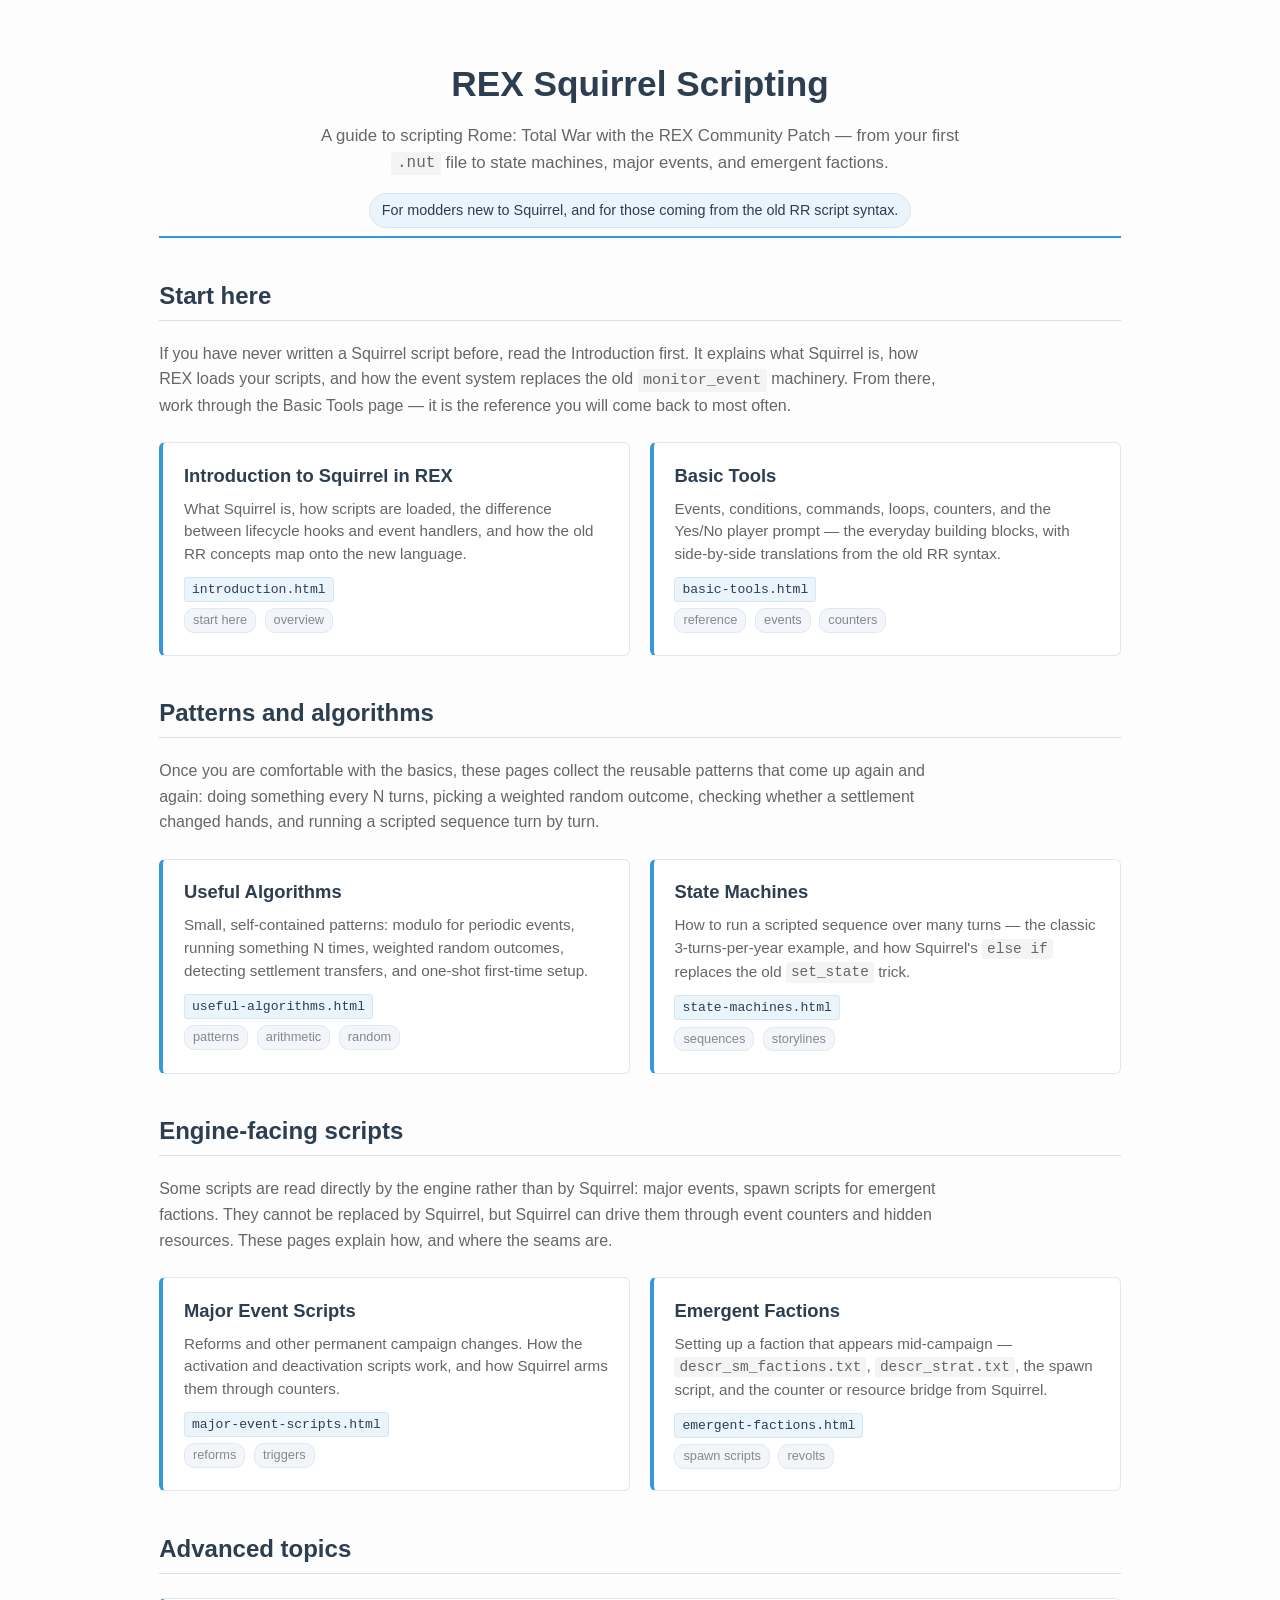
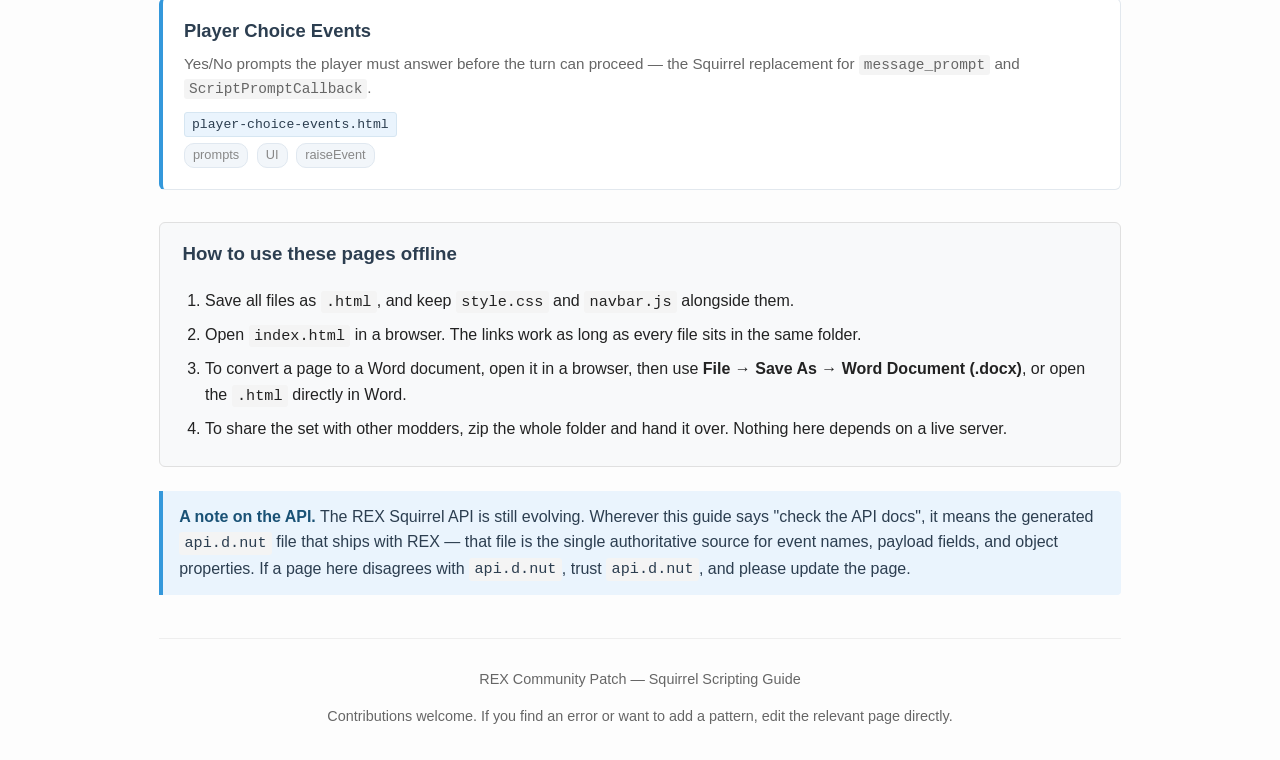
==== index.html @ a63145d3 "Redo." ====
<!DOCTYPE html>
<html lang="en">
<head>
<meta charset="UTF-8">
<meta name="viewport" content="width=device-width, initial-scale=1">
<title>REX Squirrel Scripting — Home</title>
<link rel="stylesheet" href="style.css">
<script src="navbar.js"></script>
</head>
<body class="home">

<header>
  <h1>REX Squirrel Scripting</h1>
  <p>A guide to scripting Rome: Total War with the REX Community Patch — from your first <code>.nut</code> file to state machines, major events, and emergent factions.</p>
  <span class="banner-note">For modders new to Squirrel, and for those coming from the old RR script syntax.</span>
</header>

<h2>Start here</h2>

<p class="lead">If you have never written a Squirrel script before, read the Introduction first. It explains what Squirrel is, how REX loads your scripts, and how the event system replaces the old <code>monitor_event</code> machinery. From there, work through the Basic Tools page — it is the reference you will come back to most often.</p>

<div class="grid">

  <a class="card" href="introduction.html">
    <h3>Introduction to Squirrel in REX</h3>
    <p>What Squirrel is, how scripts are loaded, the difference between lifecycle hooks and event handlers, and how the old RR concepts map onto the new language.</p>
    <span class="filename">introduction.html</span>
    <div class="tags">
      <span>start here</span>
      <span>overview</span>
    </div>
  </a>

  <a class="card" href="basic-tools.html">
    <h3>Basic Tools</h3>
    <p>Events, conditions, commands, loops, counters, and the Yes/No player prompt — the everyday building blocks, with side‑by‑side translations from the old RR syntax.</p>
    <span class="filename">basic-tools.html</span>
    <div class="tags">
      <span>reference</span>
      <span>events</span>
      <span>counters</span>
    </div>
  </a>

</div>

<h2>Patterns and algorithms</h2>

<p class="lead">Once you are comfortable with the basics, these pages collect the reusable patterns that come up again and again: doing something every N turns, picking a weighted random outcome, checking whether a settlement changed hands, and running a scripted sequence turn by turn.</p>

<div class="grid">

  <a class="card" href="useful-algorithms.html">
    <h3>Useful Algorithms</h3>
    <p>Small, self‑contained patterns: modulo for periodic events, running something N times, weighted random outcomes, detecting settlement transfers, and one‑shot first‑time setup.</p>
    <span class="filename">useful-algorithms.html</span>
    <div class="tags">
      <span>patterns</span>
      <span>arithmetic</span>
      <span>random</span>
    </div>
  </a>

  <a class="card" href="state-machines.html">
    <h3>State Machines</h3>
    <p>How to run a scripted sequence over many turns — the classic 3‑turns‑per‑year example, and how Squirrel's <code>else if</code> replaces the old <code>set_state</code> trick.</p>
    <span class="filename">state-machines.html</span>
    <div class="tags">
      <span>sequences</span>
      <span>storylines</span>
    </div>
  </a>

</div>

<h2>Engine‑facing scripts</h2>

<p class="lead">Some scripts are read directly by the engine rather than by Squirrel: major events, spawn scripts for emergent factions. They cannot be replaced by Squirrel, but Squirrel can drive them through event counters and hidden resources. These pages explain how, and where the seams are.</p>

<div class="grid">

  <a class="card" href="major-event-scripts.html">
    <h3>Major Event Scripts</h3>
    <p>Reforms and other permanent campaign changes. How the activation and deactivation scripts work, and how Squirrel arms them through counters.</p>
    <span class="filename">major-event-scripts.html</span>
    <div class="tags">
      <span>reforms</span>
      <span>triggers</span>
    </div>
  </a>

  <a class="card" href="emergent-factions.html">
    <h3>Emergent Factions</h3>
    <p>Setting up a faction that appears mid‑campaign — <code>descr_sm_factions.txt</code>, <code>descr_strat.txt</code>, the spawn script, and the counter or resource bridge from Squirrel.</p>
    <span class="filename">emergent-factions.html</span>
    <div class="tags">
      <span>spawn scripts</span>
      <span>revolts</span>
    </div>
  </a>

</div>

<h2>Advanced topics</h2>

<div class="grid">

  <a class="card" href="player-choice-events.html">
    <h3>Player Choice Events</h3>
    <p>Yes/No prompts the player must answer before the turn can proceed — the Squirrel replacement for <code>message_prompt</code> and <code>ScriptPromptCallback</code>.</p>
    <span class="filename">player-choice-events.html</span>
    <div class="tags">
      <span>prompts</span>
      <span>UI</span>
      <span>raiseEvent</span>
    </div>
  </a>

</div>

<div class="steps">
  <h3>How to use these pages offline</h3>
  <ol>
    <li>Save all files as <code>.html</code>, and keep <code>style.css</code> and <code>navbar.js</code> alongside them.</li>
    <li>Open <code>index.html</code> in a browser. The links work as long as every file sits in the same folder.</li>
    <li>To convert a page to a Word document, open it in a browser, then use <strong>File → Save As → Word Document (.docx)</strong>, or open the <code>.html</code> directly in Word.</li>
    <li>To share the set with other modders, zip the whole folder and hand it over. Nothing here depends on a live server.</li>
  </ol>
</div>

<div class="callout">
  <strong>A note on the API.</strong> The REX Squirrel API is still evolving. Wherever this guide says "check the API docs", it means the generated <code>api.d.nut</code> file that ships with REX — that file is the single authoritative source for event names, payload fields, and object properties. If a page here disagrees with <code>api.d.nut</code>, trust <code>api.d.nut</code>, and please update the page.
</div>

<footer>
  <p>REX Community Patch — Squirrel Scripting Guide</p>
  <p>Contributions welcome. If you find an error or want to add a pattern, edit the relevant page directly.</p>
</footer>

</body>
</html>
---- style.css ----
/* =========================================================
   REX Squirrel Scripting — shared stylesheet
   ========================================================= */

:root {
  --rex-blue: #3498db;
  --rex-dark: #2c3e50;
  --rex-light: #eaf4fd;
  --rex-border: #d6e6f2;
  --rex-text: #222;
  --rex-muted: #666;
  --navbar-height: 52px;
  --code-bg: #f8f8f8;
  --inline-code-bg: #f4f4f4;
  --table-border: #ddd;
  --table-header: #f2f2f2;
}

* { box-sizing: border-box; }

html { scroll-behavior: smooth; }

body {
  font-family: Calibri, Arial, sans-serif;
  line-height: 1.6;
  max-width: 900px;
  margin: 2em auto;
  padding: 0 1.2em;
  color: var(--rex-text);
  background: #fdfdfd;
}

body.home { max-width: 1000px; }

html.has-navbar body {
  padding-top: calc(var(--navbar-height) + 24px);
}

/* Typography */
h1, h2, h3, h4 {
  color: var(--rex-dark);
  margin-top: 1.6em;
}

h1 { border-bottom: 2px solid var(--rex-blue); padding-bottom: 0.3em; }
h2 { border-bottom: 1px solid #ddd; padding-bottom: 0.2em; }
h3 { margin-top: 1.4em; }

ul, ol { margin: 0.8em 0 1.2em 1.4em; padding-left: 0; }
li { margin-bottom: 0.4em; }

hr { border: none; border-top: 1px solid #ddd; margin: 2em 0; }

a { color: var(--rex-blue); }
a:hover { color: var(--rex-dark); }

/* Code */
code {
  background: var(--inline-code-bg);
  padding: 0.15em 0.35em;
  border-radius: 3px;
  font-family: Consolas, "Courier New", monospace;
  font-size: 0.95em;
}

pre {
  background: var(--code-bg);
  padding: 1em;
  border-left: 4px solid var(--rex-blue);
  overflow-x: auto;
  font-family: Consolas, "Courier New", monospace;
  font-size: 0.9em;
  line-height: 1.4;
  border-radius: 0 4px 4px 0;
}

pre code { background: none; padding: 0; }

/* Tables */
table { border-collapse: collapse; width: 100%; margin: 1em 0; }
th, td {
  border: 1px solid var(--table-border);
  padding: 0.5em 0.7em;
  text-align: left;
  vertical-align: top;
}
th { background: var(--table-header); }

/* Notes / warnings / callouts */
.note, .warning, .callout {
  padding: 0.8em 1em;
  margin: 1.2em 0;
  border-radius: 0 4px 4px 0;
}
.note { background: #e8f4fd; border-left: 4px solid var(--rex-blue); }
.note strong { color: #1a5276; }
.warning { background: #fdf2e3; border-left: 4px solid #e67e22; }
.warning strong { color: #a04000; }
.callout {
  background: var(--rex-light);
  border-left: 4px solid var(--rex-blue);
  color: var(--rex-dark);
}
.callout strong { color: #1a5276; }

/* Table of contents */
.toc {
  background: #f8f9fa;
  border: 1px solid #e0e0e0;
  border-radius: 4px;
  padding: 1em 1.4em;
  margin: 1.5em 0;
}
.toc h3 { margin-top: 0; }
.toc ul { margin-bottom: 0; }

/* Footer */
.footer {
  margin-top: 3em;
  font-size: 0.9em;
  color: var(--rex-muted);
  border-top: 1px solid #eee;
  padding-top: 1em;
}

/* =========================================================
   Navbar
   ========================================================= */

.navbar {
  position: fixed;
  top: 0; left: 0; right: 0;
  height: var(--navbar-height);
  display: flex;
  align-items: center;
  justify-content: space-between;
  gap: 1em;
  padding: 0 1.2em;
  background: rgba(255, 255, 255, 0.96);
  backdrop-filter: saturate(180%) blur(8px);
  -webkit-backdrop-filter: saturate(180%) blur(8px);
  border-bottom: 1px solid var(--rex-border);
  box-shadow: 0 2px 8px rgba(0, 0, 0, 0.04);
  z-index: 1000;
  transform: translateY(0);
  transition: transform 0.25s ease;
}
.navbar.navbar-hidden { transform: translateY(-100%); }

.navbar .brand {
  font-weight: 600;
  color: var(--rex-dark);
  text-decoration: none;
  font-size: 1.05em;
  white-space: nowrap;
}
.navbar .brand:hover { color: var(--rex-blue); }

.navbar .links {
  display: flex;
  align-items: center;
  gap: 0.3em;
  overflow-x: auto;
  scrollbar-width: none;
  -ms-overflow-style: none;
}
.navbar .links::-webkit-scrollbar { display: none; }

.navbar .links a {
  text-decoration: none;
  color: #555;
  font-size: 0.88em;
  padding: 0.35em 0.7em;
  border-radius: 4px;
  white-space: nowrap;
  transition: background 0.15s ease, color 0.15s ease;
}
.navbar .links a:hover { background: var(--rex-light); color: var(--rex-dark); }
.navbar .links a.active { background: var(--rex-blue); color: #fff; }

@media (max-width: 720px) {
  .navbar { padding: 0 0.8em; gap: 0.5em; }
  .navbar .brand { font-size: 0.95em; }
  .navbar .links a { font-size: 0.82em; padding: 0.3em 0.55em; }
}

/* =========================================================
   Home page
   ========================================================= */

.home header {
  text-align: center;
  padding: 1.5em 1em 0.5em;
  border-bottom: 2px solid var(--rex-blue);
  margin-bottom: 1em;
}
.home header h1 {
  border: none; padding: 0; margin: 0 0 0.3em;
  font-size: 2.2em;
}
.home header p {
  color: var(--rex-muted);
  font-size: 1.05em;
  max-width: 640px;
  margin: 0 auto 0.6em;
}
.banner-note {
  display: inline-block;
  background: var(--rex-light);
  border: 1px solid var(--rex-border);
  color: var(--rex-dark);
  font-size: 0.9em;
  padding: 0.35em 0.8em;
  border-radius: 999px;
  margin-top: 0.4em;
}
.home p.lead { color: var(--rex-muted); max-width: 780px; }

.grid {
  display: grid;
  grid-template-columns: repeat(auto-fit, minmax(280px, 1fr));
  gap: 1.2em;
  margin: 1.5em 0 2em;
}
.card {
  display: block;
  text-decoration: none;
  color: inherit;
  background: #fff;
  border: 1px solid #e2e8ee;
  border-left: 4px solid var(--rex-blue);
  border-radius: 6px;
  padding: 1.1em 1.3em;
  transition: transform 0.12s ease, box-shadow 0.12s ease, border-color 0.12s ease;
}
.card:hover {
  transform: translateY(-2px);
  box-shadow: 0 4px 12px rgba(52, 152, 219, 0.15);
  border-left-color: var(--rex-dark);
}
.card h3 { margin: 0 0 0.4em; color: var(--rex-dark); font-size: 1.15em; }
.card p { margin: 0 0 0.6em; color: var(--rex-muted); font-size: 0.95em; line-height: 1.5; }
.card .filename {
  display: inline-block;
  font-family: Consolas, "Courier New", monospace;
  font-size: 0.82em;
  color: var(--rex-dark);
  background: var(--rex-light);
  border: 1px solid var(--rex-border);
  padding: 1px 7px;
  border-radius: 3px;
}
.card .tags { margin-top: 0.5em; font-size: 0.8em; color: #888; }
.card .tags span {
  display: inline-block;
  background: #f2f6fa;
  border: 1px solid #e0e8f0;
  border-radius: 10px;
  padding: 1px 8px;
  margin-right: 5px;
  margin-bottom: 4px;
}
.steps {
  background: #f8f9fa;
  border: 1px solid #e0e0e0;
  border-radius: 6px;
  padding: 1em 1.4em;
  margin: 1.5em 0;
}
.steps h3 { margin-top: 0; color: var(--rex-dark); }
.steps ol { margin: 0.5em 0 0.2em 1.4em; padding: 0; }
.steps li { margin-bottom: 0.5em; }
.home footer {
  margin-top: 3em;
  font-size: 0.9em;
  color: var(--rex-muted);
  border-top: 1px solid #eee;
  padding-top: 1em;
  text-align: center;
}

/* =========================================================
   State-machine diagram
   ========================================================= */

.diagram {
  background: #f9f9f9;
  border: 1px dashed #bbb;
  border-radius: 6px;
  padding: 1em;
  margin: 1.2em 0;
  text-align: center;
  font-family: Consolas, "Courier New", monospace;
  font-size: 0.9em;
  color: #555;
}
.diagram .state {
  display: inline-block;
  border: 2px solid var(--rex-blue);
  border-radius: 50%;
  width: 2.2em;
  height: 2.2em;
  line-height: 2.2em;
  text-align: center;
  background: var(--rex-light);
  color: #1a5276;
  font-weight: bold;
  margin: 0 0.5em;
}
.diagram .arrow { color: #666; margin: 0 0.2em; }

/* =========================================================
   Algorithm blocks
   ========================================================= */

.algo {
  border: 1px solid #e0e0e0;
  border-radius: 6px;
  padding: 1.2em 1.4em;
  margin: 2em 0;
  background: #fdfdfd;
}
.algo h3 { margin-top: 0; color: #1a5276; }
.algo .tags { font-size: 0.85em; color: #666; margin-bottom: 0.8em; }
.algo .tags span {
  display: inline-block;
  background: #eef4fa;
  border: 1px solid #cfe0ef;
  border-radius: 10px;
  padding: 1px 8px;
  margin-right: 6px;
}
.math { font-family: "Cambria Math", Cambria, serif; font-style: italic; }

/* =========================================================
   Two-column layout (major event scripts)
   ========================================================= */

.columns {
  display: flex;
  gap: 1.2em;
  flex-wrap: wrap;
  margin: 1em 0;
}
.columns > div { flex: 1 1 380px; }
.columns h4 {
  margin-top: 0;
  font-size: 0.95em;
  color: #555;
  text-transform: uppercase;
  letter-spacing: 0.05em;
}
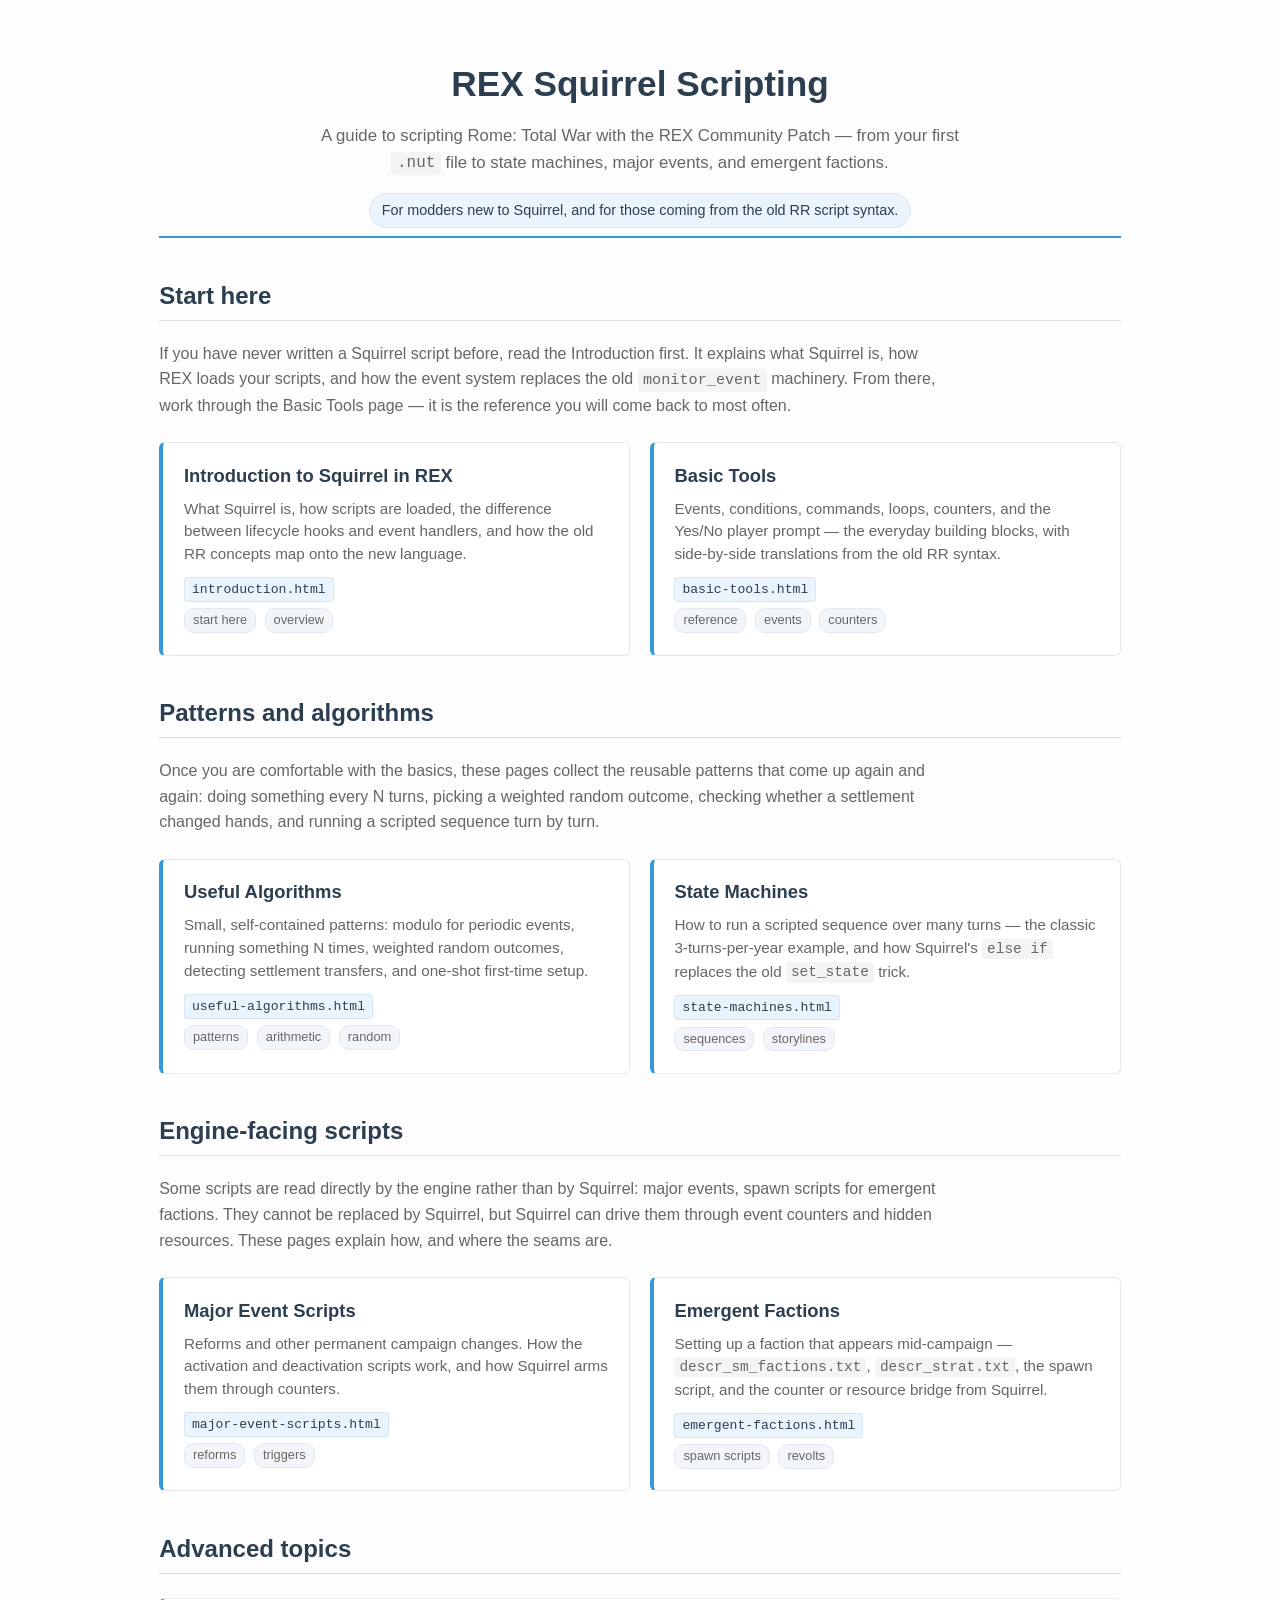
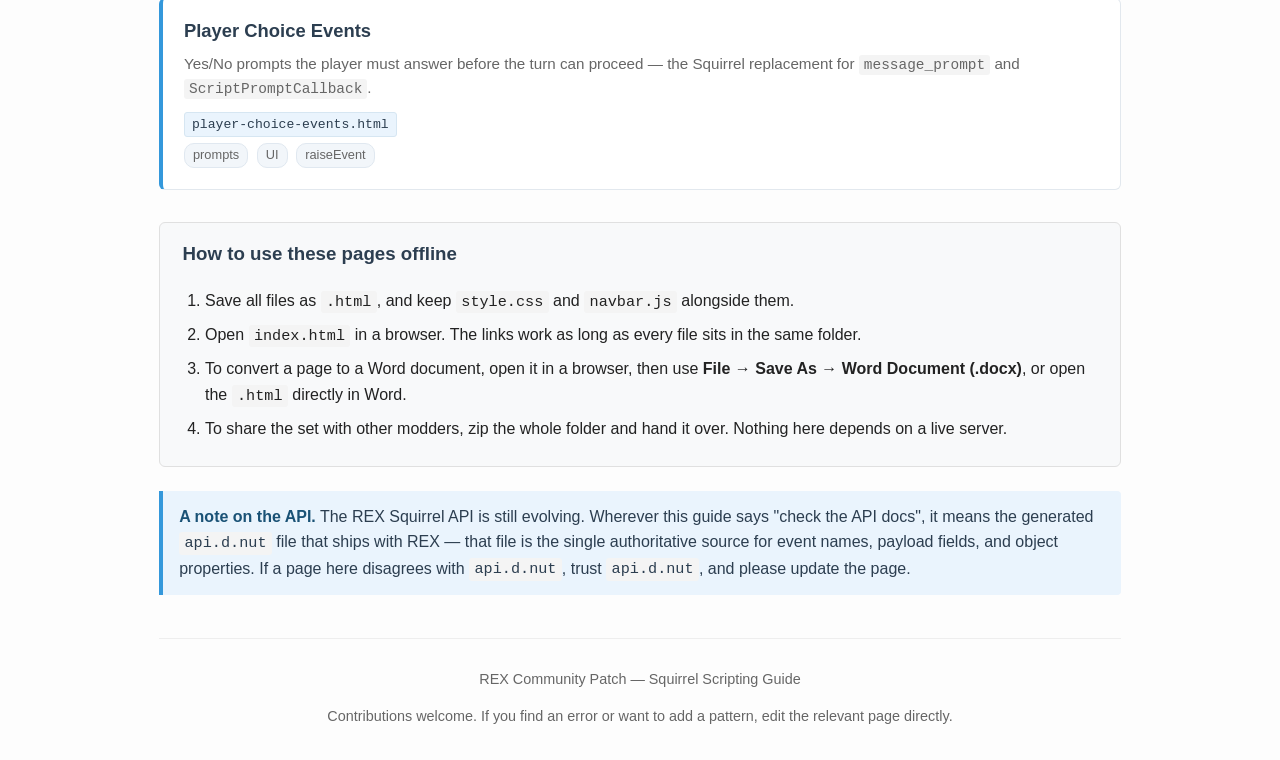
==== commit cae63ee1: "Added dark mode." ====
--- a/index.html
+++ b/index.html
@@ -3,6 +3,18 @@
 <head>
 <meta charset="UTF-8">
 <meta name="viewport" content="width=device-width, initial-scale=1">
+<meta name="color-scheme" content="light dark">
+<script>
+  (function () {
+    try {
+      var saved = localStorage.getItem('rex-theme');
+      var prefersDark = window.matchMedia && window.matchMedia('(prefers-color-scheme: dark)').matches;
+      document.documentElement.setAttribute('data-theme', saved || (prefersDark ? 'dark' : 'light'));
+    } catch (e) {
+      document.documentElement.setAttribute('data-theme', 'light');
+    }
+  })();
+</script>
 <title>REX Squirrel Scripting — Home</title>
 <link rel="stylesheet" href="style.css">
 <script src="navbar.js"></script>
--- a/style.css
+++ b/style.css
@@ -1,20 +1,133 @@
 /* =========================================================
    REX Squirrel Scripting — shared stylesheet
-   ========================================================= */
-
+   Light and dark themes, toggled via [data-theme] on <html>
+   ========================================================= */
+
+/* ---------- Light theme (default) ---------- */
 :root {
+  color-scheme: light;
+
+  /* core surfaces */
+  --bg: #fdfdfd;
+  --surface: #ffffff;
+  --surface-alt: #f8f9fa;
+  --text: #222222;
+  --text-strong: #2c3e50;
+  --muted: #666666;
+  --border: #dddddd;
+  --border-subtle: #eeeeee;
+  --border-emphasis: #e0e0e0;
+
+  /* brand */
   --rex-blue: #3498db;
+  --rex-blue-hover: #2c3e50;
   --rex-dark: #2c3e50;
   --rex-light: #eaf4fd;
   --rex-border: #d6e6f2;
-  --rex-text: #222;
-  --rex-muted: #666;
-  --navbar-height: 52px;
+
+  /* code */
   --code-bg: #f8f8f8;
   --inline-code-bg: #f4f4f4;
-  --table-border: #ddd;
+
+  /* tables */
+  --table-border: #dddddd;
   --table-header: #f2f2f2;
-}
+
+  /* notes and warnings */
+  --note-bg: #e8f4fd;
+  --note-border: #3498db;
+  --note-strong: #1a5276;
+  --warn-bg: #fdf2e3;
+  --warn-border: #e67e22;
+  --warn-strong: #a04000;
+
+  /* navbar */
+  --navbar-bg: rgba(255, 255, 255, 0.96);
+  --navbar-shadow: 0 2px 8px rgba(0, 0, 0, 0.04);
+  --navbar-link: #555555;
+  --navbar-link-active-text: #ffffff;
+
+  /* cards (home) */
+  --card-bg: #ffffff;
+  --card-border: #e2e8ee;
+  --card-shadow-hover: 0 4px 12px rgba(52, 152, 219, 0.15);
+  --tag-bg: #f2f6fa;
+  --tag-border: #e0e8f0;
+
+  /* algorithm blocks */
+  --algo-bg: #fdfdfd;
+  --algo-border: #e0e0e0;
+  --algo-tag-bg: #eef4fa;
+  --algo-tag-border: #cfe0ef;
+
+  /* state-machine diagram */
+  --diagram-bg: #f9f9f9;
+  --diagram-border: #bbbbbb;
+  --diagram-text: #555555;
+  --diagram-arrow: #666666;
+
+  /* layout */
+  --navbar-height: 52px;
+}
+
+/* ---------- Dark theme ---------- */
+[data-theme="dark"] {
+  color-scheme: dark;
+
+  --bg: #1a1e24;
+  --surface: #232830;
+  --surface-alt: #1e232a;
+  --text: #d4d8dc;
+  --text-strong: #ecf0f1;
+  --muted: #8b95a1;
+  --border: #3a4250;
+  --border-subtle: #2a3038;
+  --border-emphasis: #3a4250;
+
+  --rex-blue: #5dade2;
+  --rex-blue-hover: #7ec7ee;
+  --rex-dark: #ecf0f1;
+  --rex-light: #232b36;
+  --rex-border: #3a4250;
+
+  --code-bg: #1e242c;
+  --inline-code-bg: #2a323c;
+
+  --table-border: #3a4250;
+  --table-header: #262d37;
+
+  --note-bg: #1c2a39;
+  --note-border: #5dade2;
+  --note-strong: #9ecfee;
+  --warn-bg: #322718;
+  --warn-border: #e8a04e;
+  --warn-strong: #f5c88a;
+
+  --navbar-bg: rgba(26, 30, 36, 0.92);
+  --navbar-shadow: 0 2px 8px rgba(0, 0, 0, 0.3);
+  --navbar-link: #a8b2bd;
+  --navbar-link-active-text: #1a1e24;
+
+  --card-bg: #232830;
+  --card-border: #3a4250;
+  --card-shadow-hover: 0 4px 12px rgba(93, 173, 226, 0.2);
+  --tag-bg: #2a323c;
+  --tag-border: #3a4250;
+
+  --algo-bg: #1e242c;
+  --algo-border: #3a4250;
+  --algo-tag-bg: #2a323c;
+  --algo-tag-border: #3a4250;
+
+  --diagram-bg: #1e232a;
+  --diagram-border: #4a525c;
+  --diagram-text: #b0b8c0;
+  --diagram-arrow: #8b95a1;
+}
+
+/* =========================================================
+   Base
+   ========================================================= */
 
 * { box-sizing: border-box; }
 
@@ -26,8 +139,9 @@
   max-width: 900px;
   margin: 2em auto;
   padding: 0 1.2em;
-  color: var(--rex-text);
-  background: #fdfdfd;
+  color: var(--text);
+  background: var(--bg);
+  transition: background-color 0.2s ease, color 0.2s ease;
 }
 
 body.home { max-width: 1000px; }
@@ -36,25 +150,43 @@
   padding-top: calc(var(--navbar-height) + 24px);
 }
 
-/* Typography */
+/* =========================================================
+   Typography
+   ========================================================= */
+
 h1, h2, h3, h4 {
-  color: var(--rex-dark);
+  color: var(--text-strong);
   margin-top: 1.6em;
 }
 
-h1 { border-bottom: 2px solid var(--rex-blue); padding-bottom: 0.3em; }
-h2 { border-bottom: 1px solid #ddd; padding-bottom: 0.2em; }
+h1 {
+  border-bottom: 2px solid var(--rex-blue);
+  padding-bottom: 0.3em;
+}
+
+h2 {
+  border-bottom: 1px solid var(--border);
+  padding-bottom: 0.2em;
+}
+
 h3 { margin-top: 1.4em; }
 
 ul, ol { margin: 0.8em 0 1.2em 1.4em; padding-left: 0; }
 li { margin-bottom: 0.4em; }
 
-hr { border: none; border-top: 1px solid #ddd; margin: 2em 0; }
+hr {
+  border: none;
+  border-top: 1px solid var(--border);
+  margin: 2em 0;
+}
 
 a { color: var(--rex-blue); }
-a:hover { color: var(--rex-dark); }
-
-/* Code */
+a:hover { color: var(--rex-blue-hover); }
+
+/* =========================================================
+   Code
+   ========================================================= */
+
 code {
   background: var(--inline-code-bg);
   padding: 0.15em 0.35em;
@@ -76,37 +208,57 @@
 
 pre code { background: none; padding: 0; }
 
-/* Tables */
+/* =========================================================
+   Tables
+   ========================================================= */
+
 table { border-collapse: collapse; width: 100%; margin: 1em 0; }
+
 th, td {
   border: 1px solid var(--table-border);
   padding: 0.5em 0.7em;
   text-align: left;
   vertical-align: top;
 }
+
 th { background: var(--table-header); }
 
-/* Notes / warnings / callouts */
+/* =========================================================
+   Notes, warnings, callouts
+   ========================================================= */
+
 .note, .warning, .callout {
   padding: 0.8em 1em;
   margin: 1.2em 0;
   border-radius: 0 4px 4px 0;
 }
-.note { background: #e8f4fd; border-left: 4px solid var(--rex-blue); }
-.note strong { color: #1a5276; }
-.warning { background: #fdf2e3; border-left: 4px solid #e67e22; }
-.warning strong { color: #a04000; }
+
+.note {
+  background: var(--note-bg);
+  border-left: 4px solid var(--note-border);
+}
+.note strong { color: var(--note-strong); }
+
+.warning {
+  background: var(--warn-bg);
+  border-left: 4px solid var(--warn-border);
+}
+.warning strong { color: var(--warn-strong); }
+
 .callout {
   background: var(--rex-light);
   border-left: 4px solid var(--rex-blue);
-  color: var(--rex-dark);
-}
-.callout strong { color: #1a5276; }
-
-/* Table of contents */
+  color: var(--text-strong);
+}
+.callout strong { color: var(--note-strong); }
+
+/* =========================================================
+   Table of contents
+   ========================================================= */
+
 .toc {
-  background: #f8f9fa;
-  border: 1px solid #e0e0e0;
+  background: var(--surface-alt);
+  border: 1px solid var(--border-emphasis);
   border-radius: 4px;
   padding: 1em 1.4em;
   margin: 1.5em 0;
@@ -114,12 +266,15 @@
 .toc h3 { margin-top: 0; }
 .toc ul { margin-bottom: 0; }
 
-/* Footer */
+/* =========================================================
+   Footer
+   ========================================================= */
+
 .footer {
   margin-top: 3em;
   font-size: 0.9em;
-  color: var(--rex-muted);
-  border-top: 1px solid #eee;
+  color: var(--muted);
+  border-top: 1px solid var(--border-subtle);
   padding-top: 1em;
 }
 
@@ -136,31 +291,41 @@
   justify-content: space-between;
   gap: 1em;
   padding: 0 1.2em;
-  background: rgba(255, 255, 255, 0.96);
+  background: var(--navbar-bg);
   backdrop-filter: saturate(180%) blur(8px);
   -webkit-backdrop-filter: saturate(180%) blur(8px);
   border-bottom: 1px solid var(--rex-border);
-  box-shadow: 0 2px 8px rgba(0, 0, 0, 0.04);
+  box-shadow: var(--navbar-shadow);
   z-index: 1000;
   transform: translateY(0);
-  transition: transform 0.25s ease;
+  transition: transform 0.25s ease, background-color 0.2s ease;
 }
 .navbar.navbar-hidden { transform: translateY(-100%); }
 
 .navbar .brand {
   font-weight: 600;
-  color: var(--rex-dark);
+  color: var(--text-strong);
   text-decoration: none;
   font-size: 1.05em;
   white-space: nowrap;
 }
 .navbar .brand:hover { color: var(--rex-blue); }
+
+.navbar .nav-right {
+  display: flex;
+  align-items: center;
+  gap: 0.5em;
+  min-width: 0;
+  flex: 1;
+  justify-content: flex-end;
+}
 
 .navbar .links {
   display: flex;
   align-items: center;
   gap: 0.3em;
   overflow-x: auto;
+  min-width: 0;
   scrollbar-width: none;
   -ms-overflow-style: none;
 }
@@ -168,20 +333,75 @@
 
 .navbar .links a {
   text-decoration: none;
-  color: #555;
+  color: var(--navbar-link);
   font-size: 0.88em;
   padding: 0.35em 0.7em;
   border-radius: 4px;
   white-space: nowrap;
   transition: background 0.15s ease, color 0.15s ease;
 }
-.navbar .links a:hover { background: var(--rex-light); color: var(--rex-dark); }
-.navbar .links a.active { background: var(--rex-blue); color: #fff; }
+.navbar .links a:hover {
+  background: var(--rex-light);
+  color: var(--text-strong);
+}
+.navbar .links a.active {
+  background: var(--rex-blue);
+  color: var(--navbar-link-active-text);
+}
 
 @media (max-width: 720px) {
   .navbar { padding: 0 0.8em; gap: 0.5em; }
   .navbar .brand { font-size: 0.95em; }
   .navbar .links a { font-size: 0.82em; padding: 0.3em 0.55em; }
+}
+
+/* =========================================================
+   Theme toggle button
+   ========================================================= */
+
+.theme-toggle {
+  background: transparent;
+  border: 1px solid var(--rex-border);
+  color: var(--text);
+  width: 34px;
+  height: 34px;
+  border-radius: 6px;
+  cursor: pointer;
+  display: inline-flex;
+  align-items: center;
+  justify-content: center;
+  padding: 0;
+  flex-shrink: 0;
+  transition: background 0.15s ease, border-color 0.15s ease, color 0.15s ease;
+}
+.theme-toggle:hover {
+  background: var(--rex-light);
+  border-color: var(--rex-blue);
+  color: var(--rex-blue);
+}
+.theme-toggle:focus-visible {
+  outline: 2px solid var(--rex-blue);
+  outline-offset: 2px;
+}
+
+.theme-toggle .icon-sun,
+.theme-toggle .icon-moon { display: none; }
+
+[data-theme="light"] .theme-toggle .icon-moon { display: inline-block; }
+[data-theme="dark"]  .theme-toggle .icon-sun  { display: inline-block; }
+
+/* Floating variant, used on the home page where there is no navbar */
+.theme-toggle-floating {
+  position: fixed;
+  top: 16px;
+  right: 16px;
+  z-index: 1100;
+  width: 40px;
+  height: 40px;
+  background: var(--navbar-bg);
+  backdrop-filter: saturate(180%) blur(8px);
+  -webkit-backdrop-filter: saturate(180%) blur(8px);
+  box-shadow: var(--navbar-shadow);
 }
 
 /* =========================================================
@@ -195,11 +415,13 @@
   margin-bottom: 1em;
 }
 .home header h1 {
-  border: none; padding: 0; margin: 0 0 0.3em;
+  border: none;
+  padding: 0;
+  margin: 0 0 0.3em;
   font-size: 2.2em;
 }
 .home header p {
-  color: var(--rex-muted);
+  color: var(--muted);
   font-size: 1.05em;
   max-width: 640px;
   margin: 0 auto 0.6em;
@@ -208,13 +430,13 @@
   display: inline-block;
   background: var(--rex-light);
   border: 1px solid var(--rex-border);
-  color: var(--rex-dark);
+  color: var(--text-strong);
   font-size: 0.9em;
   padding: 0.35em 0.8em;
   border-radius: 999px;
   margin-top: 0.4em;
 }
-.home p.lead { color: var(--rex-muted); max-width: 780px; }
+.home p.lead { color: var(--muted); max-width: 780px; }
 
 .grid {
   display: grid;
@@ -226,8 +448,8 @@
   display: block;
   text-decoration: none;
   color: inherit;
-  background: #fff;
-  border: 1px solid #e2e8ee;
+  background: var(--card-bg);
+  border: 1px solid var(--card-border);
   border-left: 4px solid var(--rex-blue);
   border-radius: 6px;
   padding: 1.1em 1.3em;
@@ -235,46 +457,46 @@
 }
 .card:hover {
   transform: translateY(-2px);
-  box-shadow: 0 4px 12px rgba(52, 152, 219, 0.15);
-  border-left-color: var(--rex-dark);
-}
-.card h3 { margin: 0 0 0.4em; color: var(--rex-dark); font-size: 1.15em; }
-.card p { margin: 0 0 0.6em; color: var(--rex-muted); font-size: 0.95em; line-height: 1.5; }
+  box-shadow: var(--card-shadow-hover);
+  border-left-color: var(--rex-blue-hover);
+}
+.card h3 { margin: 0 0 0.4em; color: var(--text-strong); font-size: 1.15em; }
+.card p { margin: 0 0 0.6em; color: var(--muted); font-size: 0.95em; line-height: 1.5; }
 .card .filename {
   display: inline-block;
   font-family: Consolas, "Courier New", monospace;
   font-size: 0.82em;
-  color: var(--rex-dark);
+  color: var(--text-strong);
   background: var(--rex-light);
   border: 1px solid var(--rex-border);
   padding: 1px 7px;
   border-radius: 3px;
 }
-.card .tags { margin-top: 0.5em; font-size: 0.8em; color: #888; }
+.card .tags { margin-top: 0.5em; font-size: 0.8em; color: var(--muted); }
 .card .tags span {
   display: inline-block;
-  background: #f2f6fa;
-  border: 1px solid #e0e8f0;
+  background: var(--tag-bg);
+  border: 1px solid var(--tag-border);
   border-radius: 10px;
   padding: 1px 8px;
   margin-right: 5px;
   margin-bottom: 4px;
 }
 .steps {
-  background: #f8f9fa;
-  border: 1px solid #e0e0e0;
+  background: var(--surface-alt);
+  border: 1px solid var(--border-emphasis);
   border-radius: 6px;
   padding: 1em 1.4em;
   margin: 1.5em 0;
 }
-.steps h3 { margin-top: 0; color: var(--rex-dark); }
+.steps h3 { margin-top: 0; color: var(--text-strong); }
 .steps ol { margin: 0.5em 0 0.2em 1.4em; padding: 0; }
 .steps li { margin-bottom: 0.5em; }
 .home footer {
   margin-top: 3em;
   font-size: 0.9em;
-  color: var(--rex-muted);
-  border-top: 1px solid #eee;
+  color: var(--muted);
+  border-top: 1px solid var(--border-subtle);
   padding-top: 1em;
   text-align: center;
 }
@@ -284,15 +506,15 @@
    ========================================================= */
 
 .diagram {
-  background: #f9f9f9;
-  border: 1px dashed #bbb;
+  background: var(--diagram-bg);
+  border: 1px dashed var(--diagram-border);
   border-radius: 6px;
   padding: 1em;
   margin: 1.2em 0;
   text-align: center;
   font-family: Consolas, "Courier New", monospace;
   font-size: 0.9em;
-  color: #555;
+  color: var(--diagram-text);
 }
 .diagram .state {
   display: inline-block;
@@ -303,29 +525,29 @@
   line-height: 2.2em;
   text-align: center;
   background: var(--rex-light);
-  color: #1a5276;
+  color: var(--note-strong);
   font-weight: bold;
   margin: 0 0.5em;
 }
-.diagram .arrow { color: #666; margin: 0 0.2em; }
+.diagram .arrow { color: var(--diagram-arrow); margin: 0 0.2em; }
 
 /* =========================================================
    Algorithm blocks
    ========================================================= */
 
 .algo {
-  border: 1px solid #e0e0e0;
+  border: 1px solid var(--algo-border);
   border-radius: 6px;
   padding: 1.2em 1.4em;
   margin: 2em 0;
-  background: #fdfdfd;
-}
-.algo h3 { margin-top: 0; color: #1a5276; }
-.algo .tags { font-size: 0.85em; color: #666; margin-bottom: 0.8em; }
+  background: var(--algo-bg);
+}
+.algo h3 { margin-top: 0; color: var(--note-strong); }
+.algo .tags { font-size: 0.85em; color: var(--muted); margin-bottom: 0.8em; }
 .algo .tags span {
   display: inline-block;
-  background: #eef4fa;
-  border: 1px solid #cfe0ef;
+  background: var(--algo-tag-bg);
+  border: 1px solid var(--algo-tag-border);
   border-radius: 10px;
   padding: 1px 8px;
   margin-right: 6px;
@@ -333,7 +555,7 @@
 .math { font-family: "Cambria Math", Cambria, serif; font-style: italic; }
 
 /* =========================================================
-   Two-column layout (major event scripts)
+   Two-column layout
    ========================================================= */
 
 .columns {
@@ -346,7 +568,7 @@
 .columns h4 {
   margin-top: 0;
   font-size: 0.95em;
-  color: #555;
+  color: var(--muted);
   text-transform: uppercase;
   letter-spacing: 0.05em;
 }
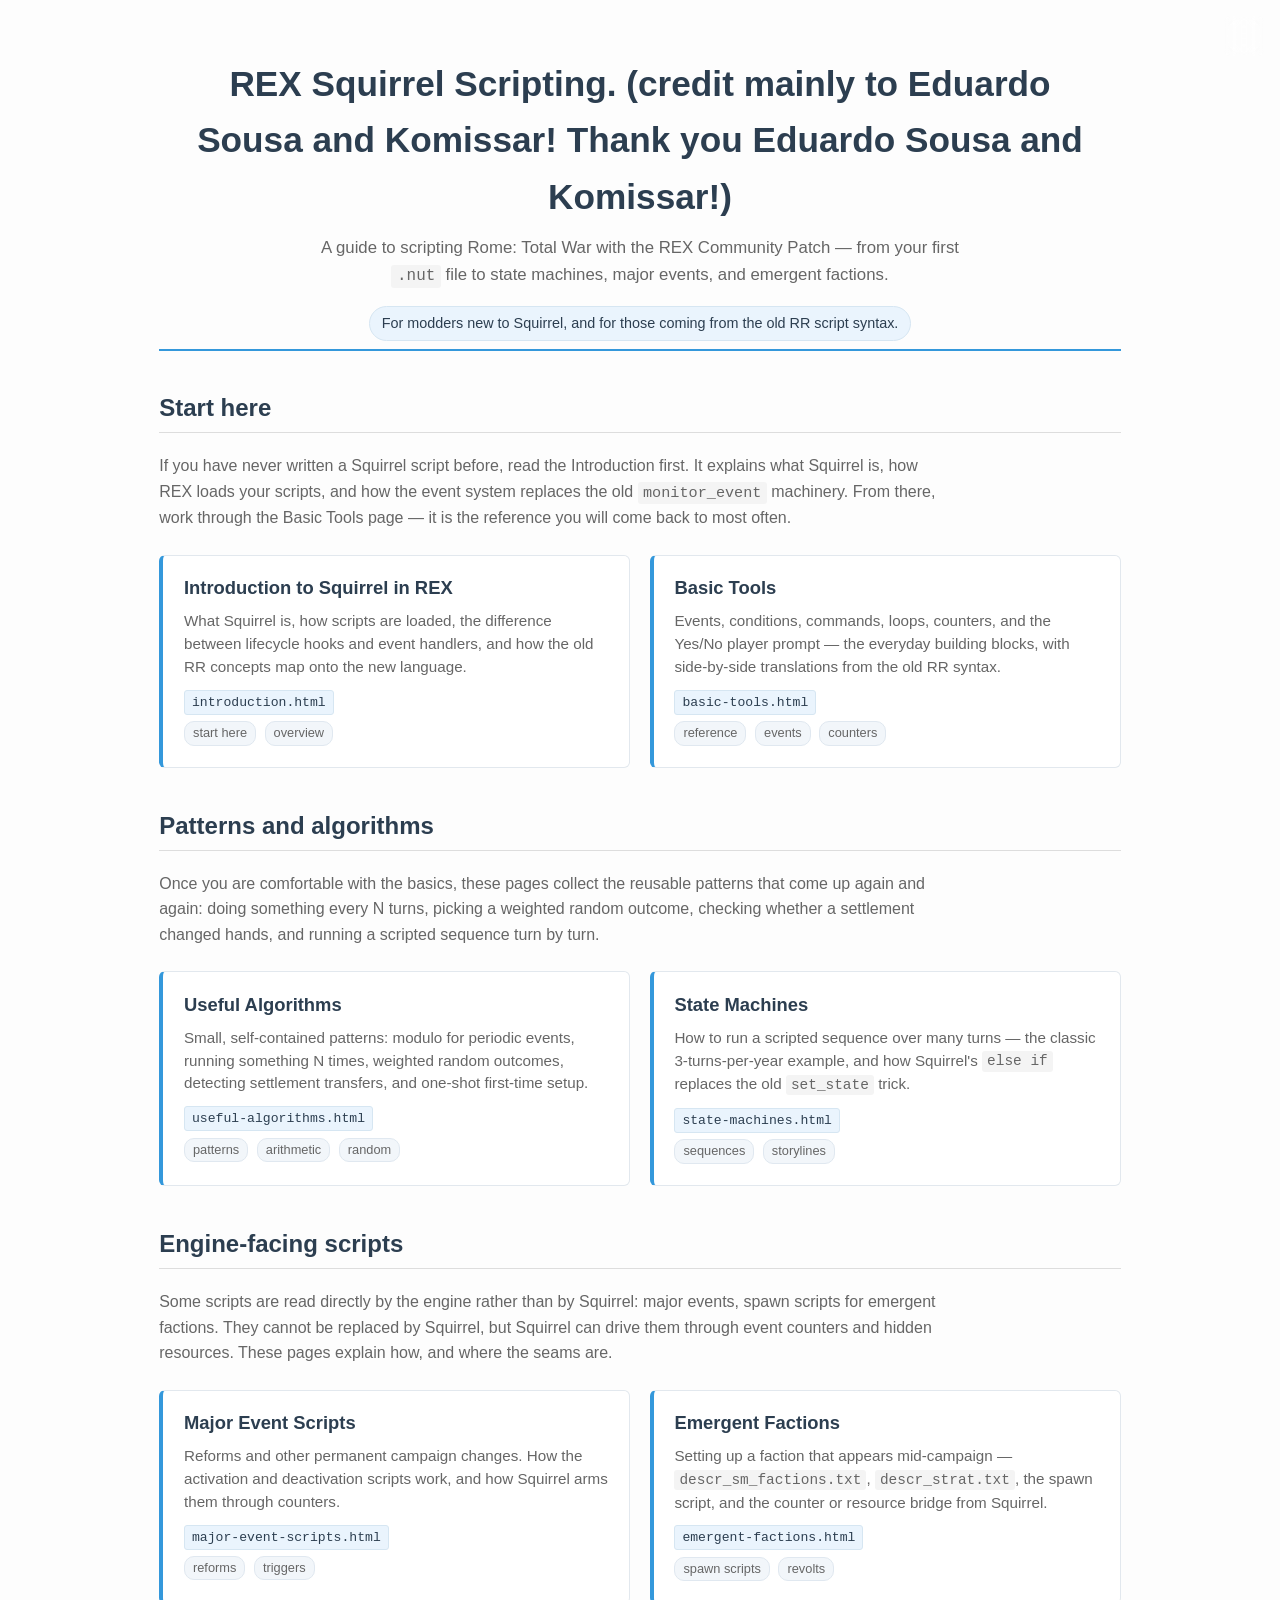
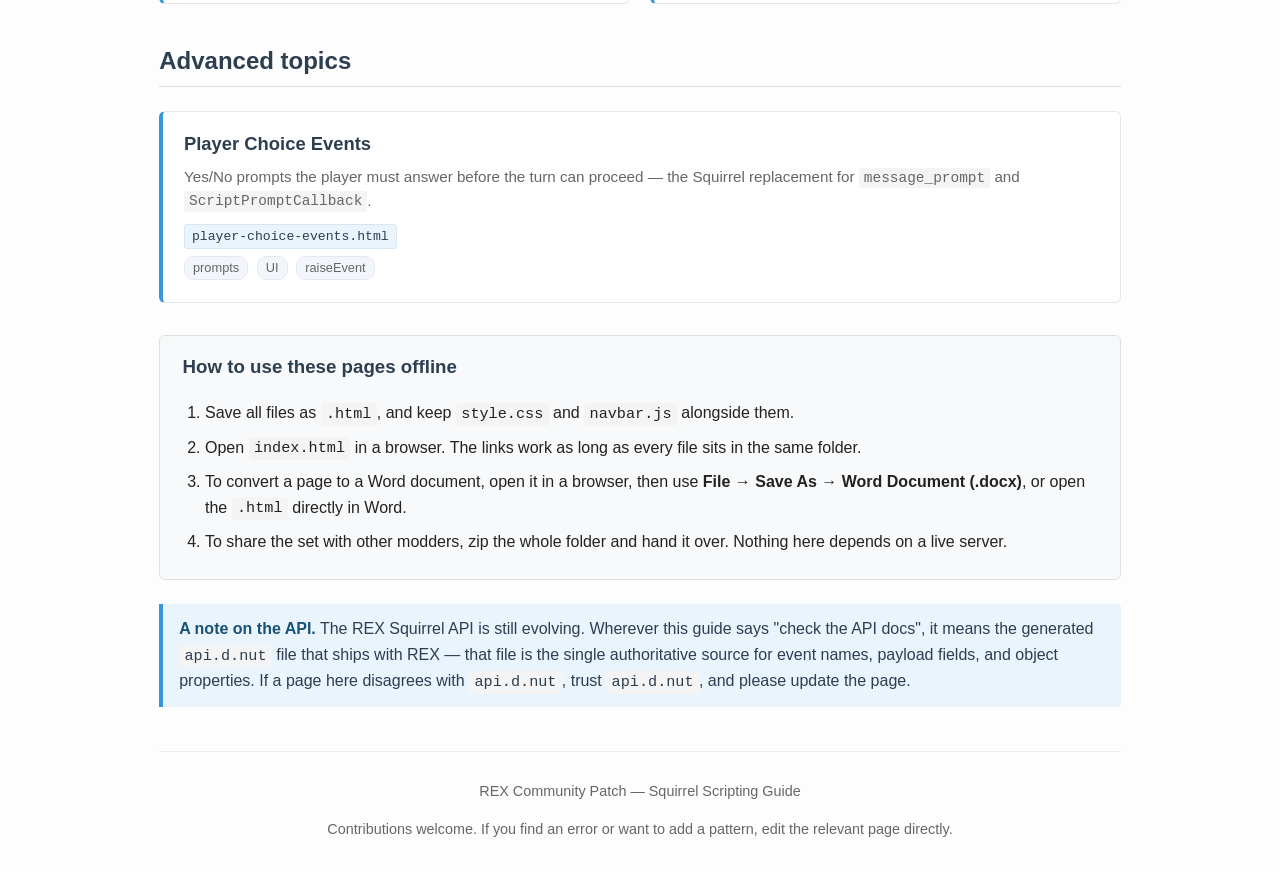
==== commit 4027e480: "Update index.html" ====
--- a/index.html
+++ b/index.html
@@ -22,7 +22,7 @@
 <body class="home">
 
 <header>
-  <h1>REX Squirrel Scripting</h1>
+  <h1>REX Squirrel Scripting. (credit mainly to Eduardo Sousa and Komissar! Thank you Eduardo Sousa and Komissar!)</h1>
   <p>A guide to scripting Rome: Total War with the REX Community Patch — from your first <code>.nut</code> file to state machines, major events, and emergent factions.</p>
   <span class="banner-note">For modders new to Squirrel, and for those coming from the old RR script syntax.</span>
 </header>
@@ -150,4 +150,4 @@
 </footer>
 
 </body>
-</html>+</html>
